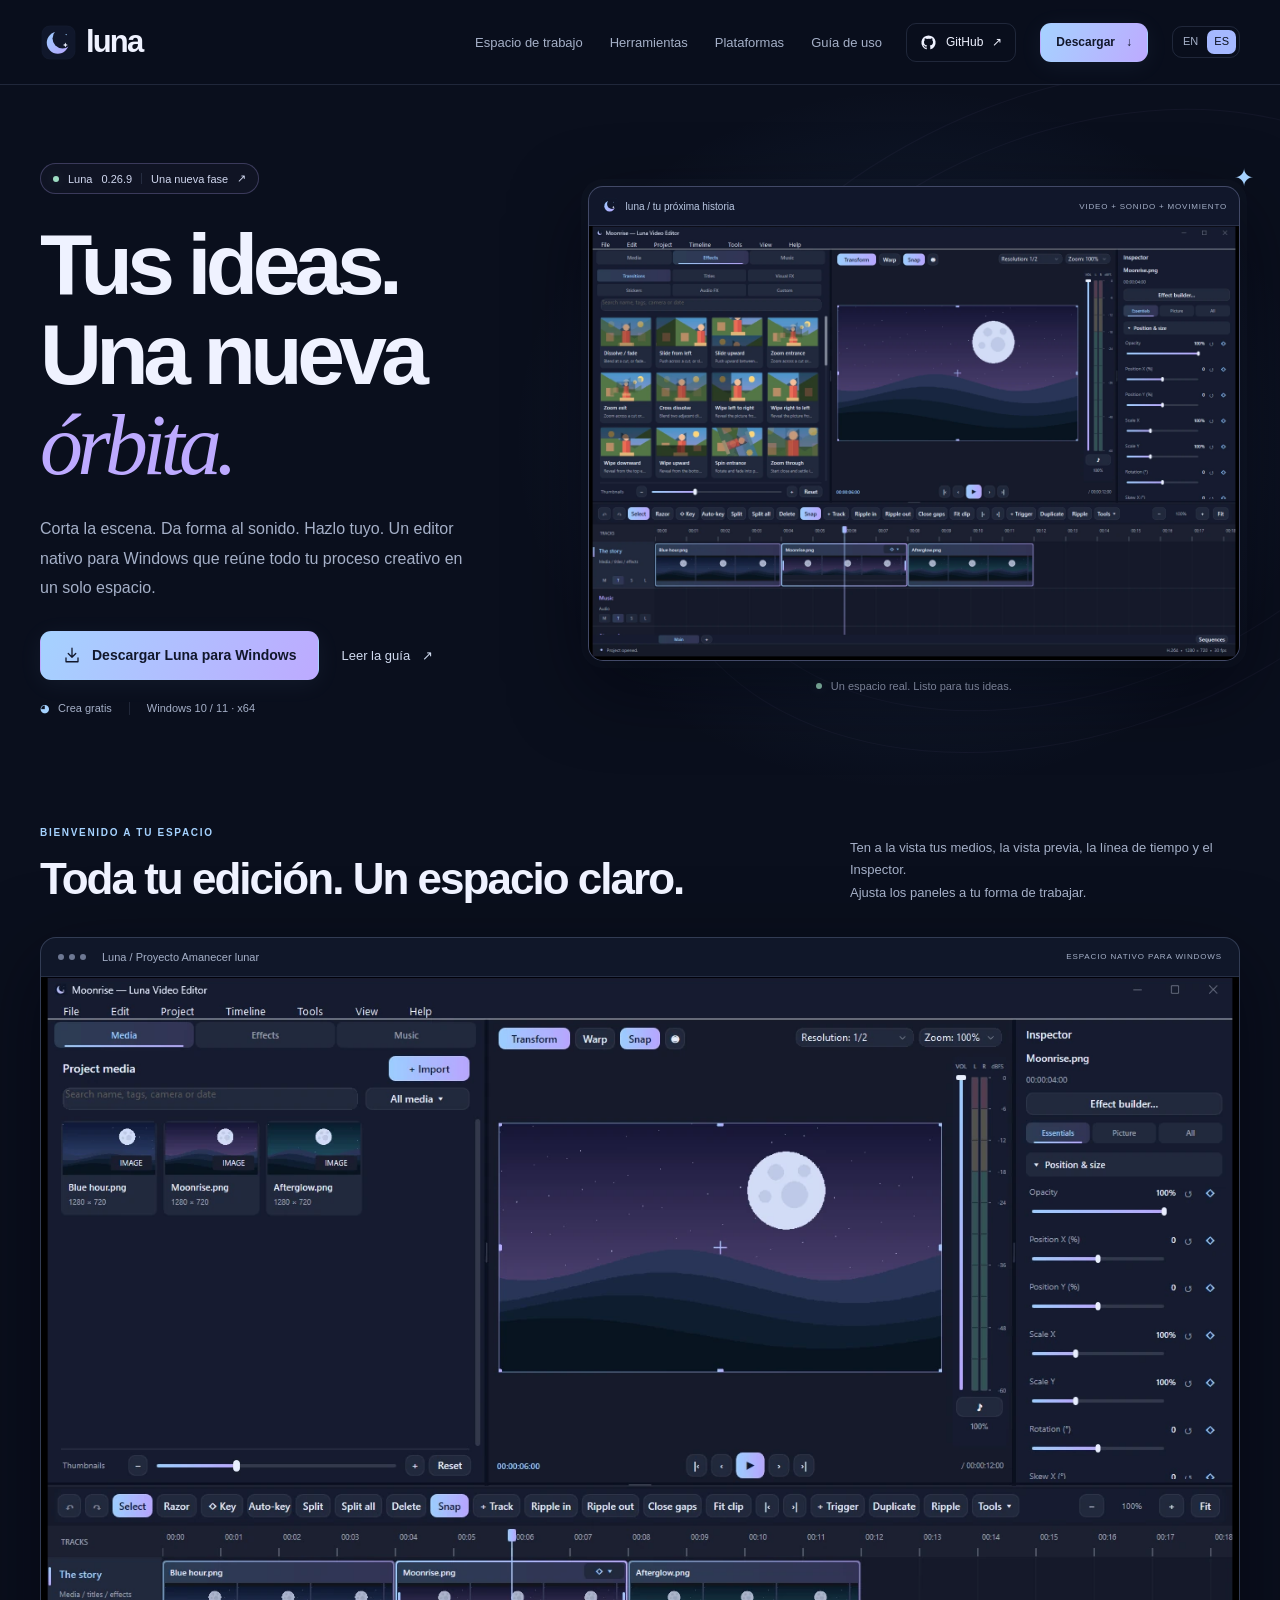
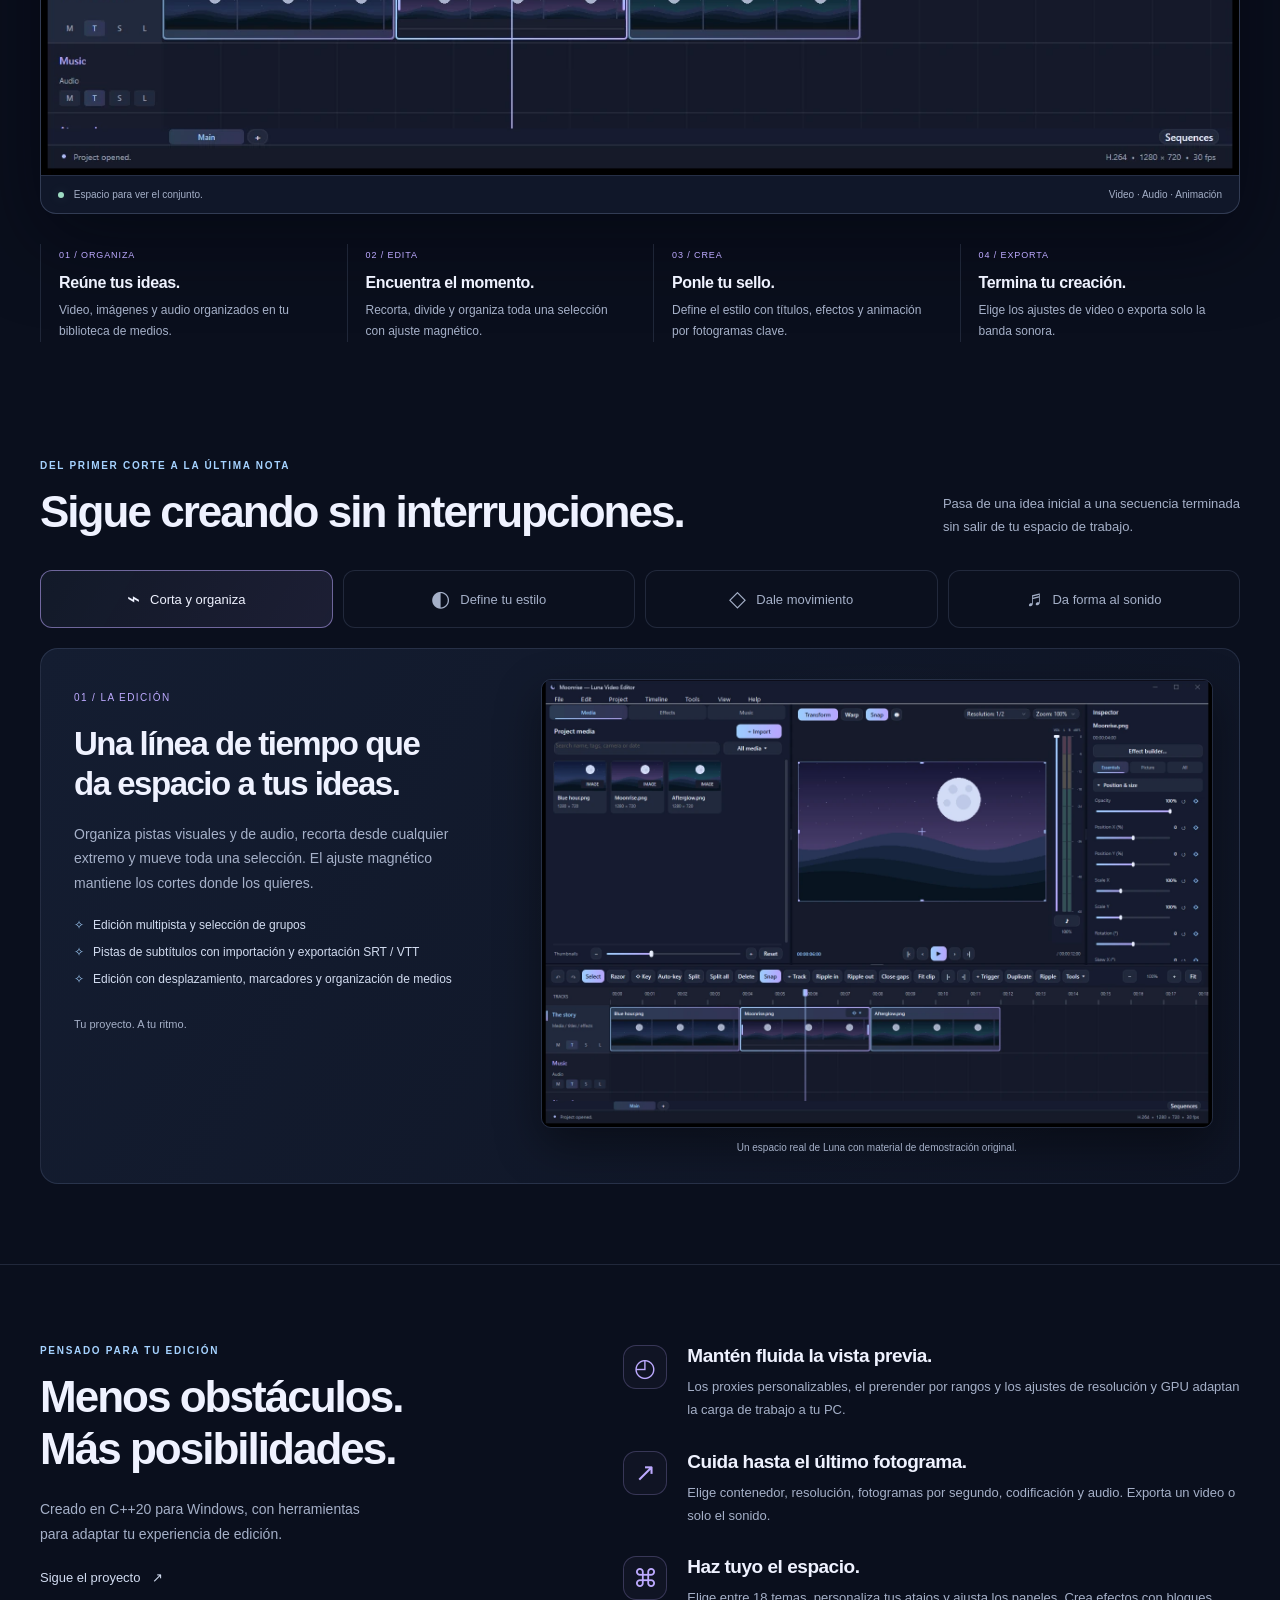
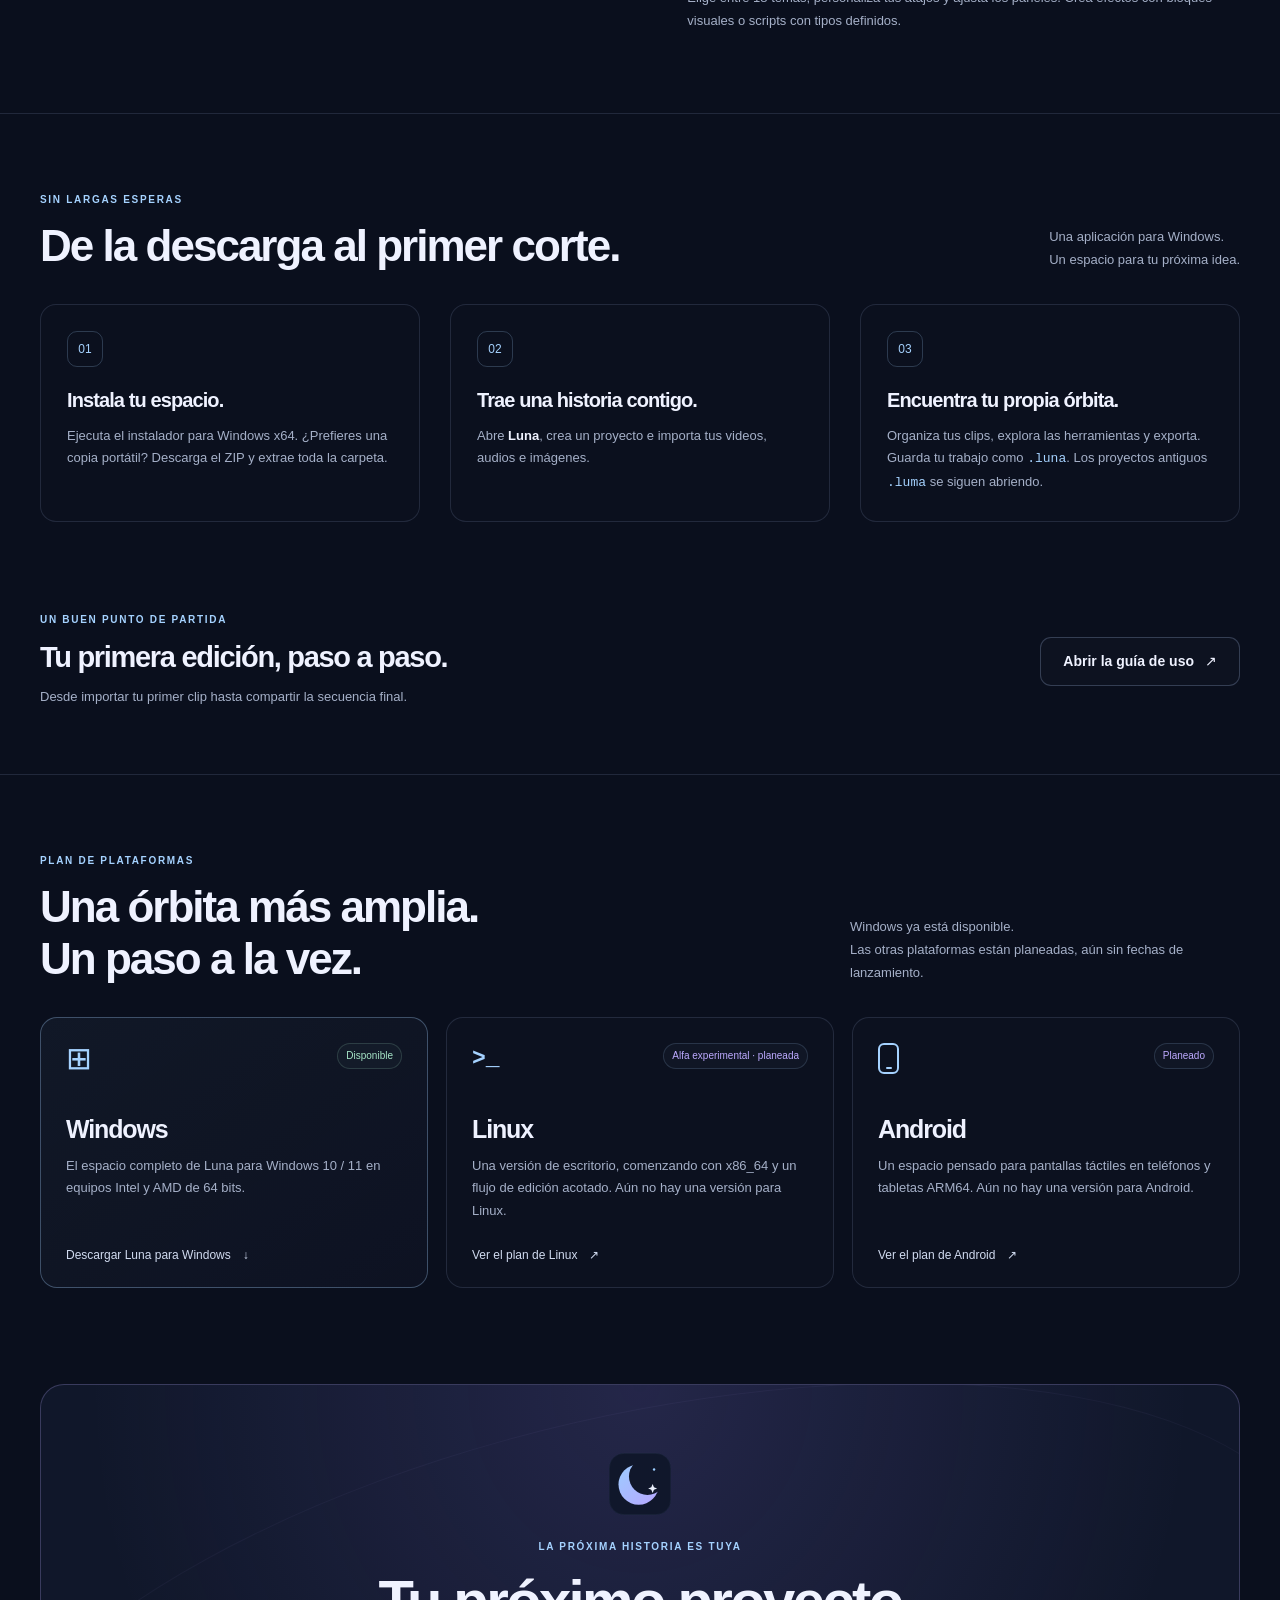
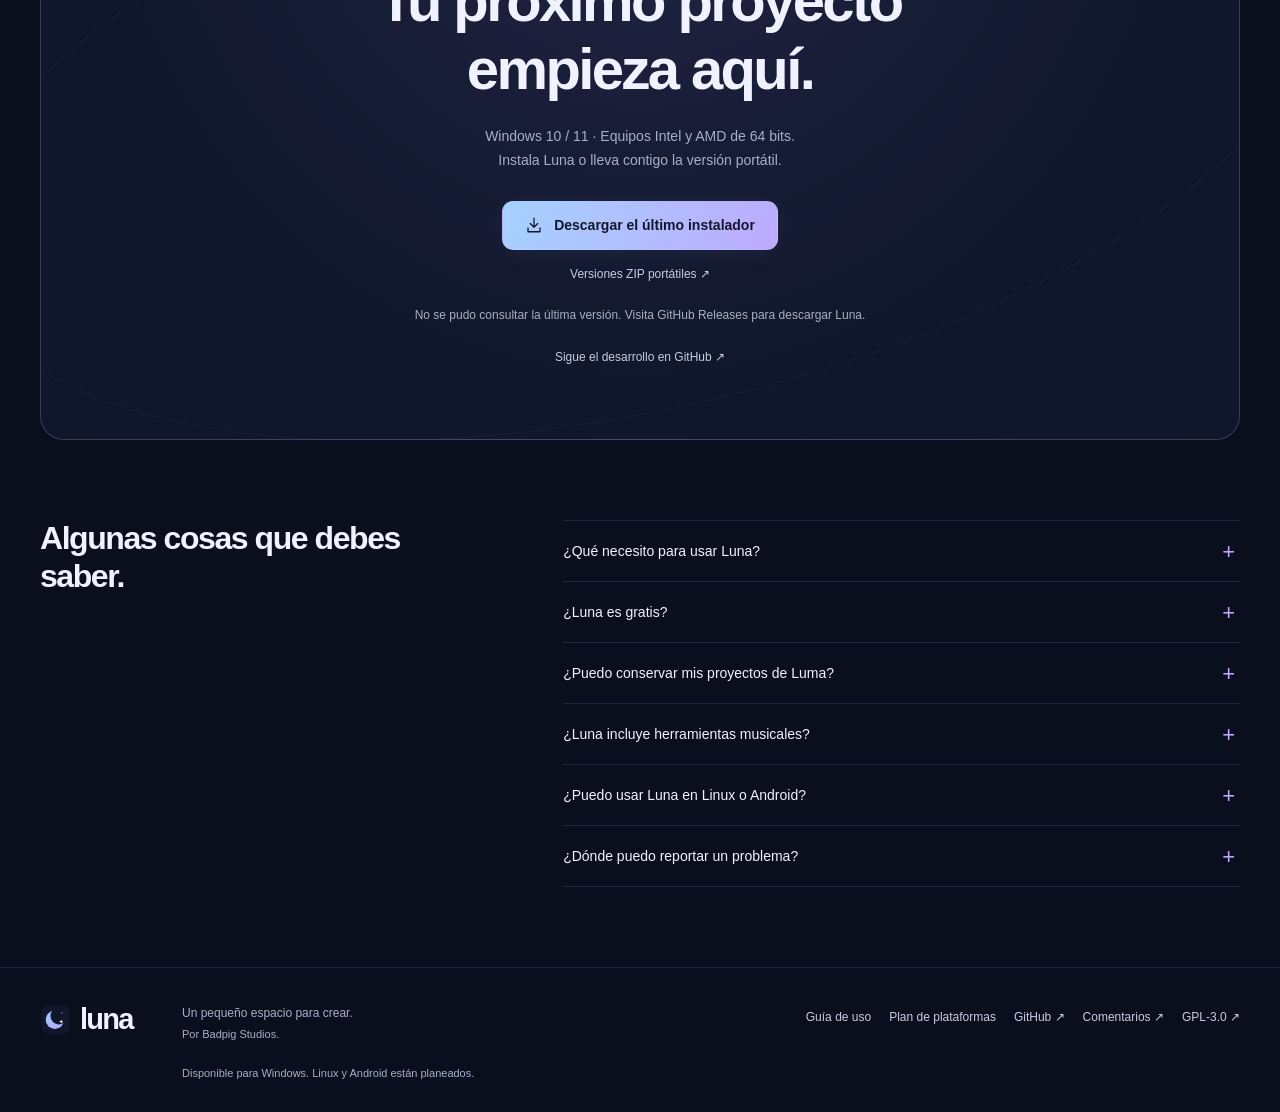
==== website/es/index.html @ 60ebbbc3 "Add English and Spanish website pages and guides" ====
<!doctype html>
<html lang="es">
  <head><script src="../locales/es.js" defer></script><script src="../language.js" defer></script>
    <meta charset="utf-8">
    <meta name="viewport" content="width=device-width, initial-scale=1">
    <meta name="theme-color" content="#0b1020">
    <meta name="description" content="Conoce Luna, un editor de video nativo para Windows. Da forma a tu historia y a tu sonido con fotogramas clave, efectos y un editor de notas integrado.">
    <meta property="og:title" content="Luna — Tus ideas. Una nueva órbita.">
    <meta property="og:description" content="Un espacio creativo para video, sonido y todo lo que imagines. Nativo para Windows. Crea gratis.">
    <meta property="og:type" content="website">
    <meta property="og:image" content="https://badpigstudios.github.io/LunaEditor/assets/social-card.png">
    <meta property="og:url" content="https://badpigstudios.github.io/LunaEditor/es/index.html">
    <link rel="canonical" href="https://badpigstudios.github.io/LunaEditor/es/index.html">
    <link rel="icon" type="image/svg+xml" href="../assets/luna.svg">
    <link rel="stylesheet" href="../styles.css">
    <title>Luna — Tus ideas. Una nueva órbita.</title>
    <script src="../app.js" defer>
    </script><link rel="alternate" hreflang="en" href="https://badpigstudios.github.io/LunaEditor/index.html"><link rel="alternate" hreflang="es" href="https://badpigstudios.github.io/LunaEditor/es/index.html"><link rel="alternate" hreflang="x-default" href="https://badpigstudios.github.io/LunaEditor/index.html"></head>
  <body class="home">
    <a class="skip-link" href="#main">Ir al contenido</a>
    <header class="header">
      <a class="wordmark" href="#" aria-label="Inicio de Luna">
        <img src="../assets/luna.svg" alt="" width="37" height="37">
        <span>luna</span>
      </a>
      <nav aria-label="Navegación principal">
        <a href="#workspace">Espacio de trabajo</a>
        <a href="#tools">Herramientas</a>
        <a href="#platforms">Plataformas</a>
        <a href="user-guide.html">Guía de uso</a>
      </nav>
      <a class="nav-github" href="https://github.com/BadpigStudios/LunaEditor" aria-label="Proyecto Luna en GitHub">
        <svg viewbox="0 0 24 24" aria-hidden="true">
          <path d="M12 2a10 10 0 0 0-3.16 19.49c.5.09.68-.22.68-.48v-1.86c-2.78.6-3.37-1.18-3.37-1.18-.45-1.16-1.11-1.47-1.11-1.47-.91-.62.07-.61.07-.61 1 .07 1.53 1.03 1.53 1.03.9 1.53 2.35 1.09 2.92.83.09-.65.35-1.09.64-1.34-2.22-.25-4.56-1.11-4.56-4.94 0-1.09.39-1.98 1.03-2.68-.1-.25-.45-1.27.1-2.65 0 0 .84-.27 2.75 1.03A9.58 9.58 0 0 1 12 6.83c.85 0 1.71.11 2.51.34 1.91-1.3 2.75-1.03 2.75-1.03.55 1.38.2 2.4.1 2.65.64.7 1.03 1.59 1.03 2.68 0 3.84-2.34 4.68-4.57 4.93.36.31.68.92.68 1.85v2.76c0 .27.18.58.69.48A10 10 0 0 0 12 2Z"></path>
        </svg>
        <span>GitHub</span>
        <span aria-hidden="true">↗</span>
      </a>
      <a class="button primary nav-download" data-installer-link href="https://github.com/BadpigStudios/LunaEditor/releases">Descargar <span aria-hidden="true">↓</span></a><!-- language:start --><nav class="language-switch" aria-label="Idioma"><a href="../index.html" lang="en" hreflang="en" data-language="en" title="English">EN</a><a href="index.html" lang="es" hreflang="es" data-language="es" title="Español" aria-current="true">ES</a></nav><!-- language:end --></header>
    <main id="main">
      <section class="hero" aria-labelledby="hero-title">
        <div class="orbit orbit-one" aria-hidden="true">
        </div>
        <div class="orbit orbit-two" aria-hidden="true">
        </div>
        <div class="hero-copy">
          <a class="release-pill" href="https://github.com/BadpigStudios/LunaEditor/releases">
            <span class="status-dot">
            </span>Luna <span data-version>0.26.9</span>
            <span class="pill-divider">
            </span> Una nueva fase <span aria-hidden="true">↗</span>
          </a>
          <h1 id="hero-title">Tus ideas.<br>Una nueva <em>órbita.</em>
          </h1>
          <p>Corta la escena. Da forma al sonido. Hazlo tuyo. Un editor nativo para Windows que reúne todo tu proceso creativo en un solo espacio.</p>
          <div class="hero-actions">
            <a class="button primary" id="hero-download" data-installer-link href="https://github.com/BadpigStudios/LunaEditor/releases/latest">
              <svg viewbox="0 0 24 24" aria-hidden="true">
                <path d="M12 3v12m-5-5 5 5 5-5M4 16v5h16v-5"></path>
              </svg>Descargar Luna para Windows</a>
            <a class="text-link" href="user-guide.html">Leer la guía <span aria-hidden="true">↗</span>
            </a>
          </div>
          <div class="hero-facts">
            <span>
              <span class="tiny-moon" aria-hidden="true">◕</span> Crea gratis</span>
            <span>Windows 10 / 11 · x64</span>
          </div>
        </div>
        <figure class="hero-visual">
          <div class="visual-halo" aria-hidden="true"></div>
          <div class="hero-screen">
            <div class="screen-chrome"><span><img src="../assets/luna.svg" width="18" height="18" alt=""> luna / tu próxima historia</span><span class="screen-live">VIDEO + SONIDO + MOVIMIENTO</span></div>
            <img class="hero-screenshot" src="../assets/effects.webp" width="1440" height="960" alt="El espacio de trabajo real de Luna, con una vista previa lunar, una galería de efectos y clips en varias pistas." fetchpriority="high">
          </div>
          <figcaption><span class="preview-dot" aria-hidden="true"></span>Un espacio real. Listo para tus ideas.</figcaption>
          <span class="visual-star" aria-hidden="true">✦</span>
        </figure>
      </section>
      <section class="workspace section" id="workspace" aria-labelledby="workspace-title">
        <div class="section-heading">
          <div>
            <span class="eyebrow">BIENVENIDO A TU ESPACIO</span>
            <h2 id="workspace-title">Toda tu edición. Un espacio claro.</h2>
          </div>
          <p>Ten a la vista tus medios, la vista previa, la línea de tiempo y el Inspector.<br>Ajusta los paneles a tu forma de trabajar.</p>
        </div>
        <div class="editor-frame">
          <div class="frame-top">
            <div class="frame-dots" aria-hidden="true">
              <i>
              </i>
              <i>
              </i>
              <i>
              </i>
            </div>
            <span>Luna / Proyecto Amanecer lunar</span>
            <span class="frame-tag">ESPACIO NATIVO PARA WINDOWS</span>
          </div>
          <img src="../assets/workspace.webp" width="1440" height="960" alt="El espacio de Luna para Windows con imágenes lunares importadas, vista previa, Inspector y una línea de tiempo con varias pistas." loading="lazy">
          <div class="frame-bottom">
            <span>
              <span class="status-dot">
              </span> Espacio para ver el conjunto.</span>
            <span>Video · Audio · Animación</span>
          </div>
        </div>
        <div class="workspace-notes">
          <article><span>01 / ORGANIZA</span><h3>Reúne tus ideas.</h3><p>Video, imágenes y audio organizados en tu biblioteca de medios.</p></article>
          <article><span>02 / EDITA</span><h3>Encuentra el momento.</h3><p>Recorta, divide y organiza toda una selección con ajuste magnético.</p></article>
          <article><span>03 / CREA</span><h3>Ponle tu sello.</h3><p>Define el estilo con títulos, efectos y animación por fotogramas clave.</p></article>
          <article><span>04 / EXPORTA</span><h3>Termina tu creación.</h3><p>Elige los ajustes de video o exporta solo la banda sonora.</p></article>
        </div>
      </section>
      <section class="tools section" id="tools" aria-labelledby="tools-title">
        <div class="section-heading">
          <div>
            <span class="eyebrow">DEL PRIMER CORTE A LA ÚLTIMA NOTA</span>
            <h2 id="tools-title">Sigue creando sin interrupciones.</h2>
          </div>
          <p>Pasa de una idea inicial a una secuencia terminada<br>sin salir de tu espacio de trabajo.</p>
        </div>
        <div class="tool-tabs" role="tablist" aria-label="Explorar las herramientas de Luna">
          <button id="tab-edit" role="tab" aria-selected="true" aria-controls="tool-panel" data-tool="edit">
            <span aria-hidden="true">⌁</span>Corta y organiza</button>
          <button id="tab-look" role="tab" aria-selected="false" aria-controls="tool-panel" tabindex="-1" data-tool="look">
            <span aria-hidden="true">◐</span>Define tu estilo</button>
          <button id="tab-motion" role="tab" aria-selected="false" aria-controls="tool-panel" tabindex="-1" data-tool="motion">
            <span aria-hidden="true">◇</span>Dale movimiento</button>
          <button id="tab-music" role="tab" aria-selected="false" aria-controls="tool-panel" tabindex="-1" data-tool="music">
            <span aria-hidden="true">♬</span>Da forma al sonido</button>
        </div>
        <div class="tool-panel" id="tool-panel" role="tabpanel" aria-labelledby="tab-edit" tabindex="0">
          <div class="tool-copy">
            <span class="tool-number" id="tool-number">01 / LA EDICIÓN</span>
            <h3 id="tool-title">Una línea de tiempo que<br>da espacio a tus ideas.</h3>
            <p id="tool-description">Organiza pistas visuales y de audio, recorta desde cualquier extremo y mueve toda una selección. El ajuste magnético mantiene los cortes donde los quieres.</p>
            <ul id="tool-details">
              <li>Edición multipista y selección de grupos</li>
              <li>Pistas de subtítulos con importación y exportación SRT / VTT</li>
              <li>Edición con desplazamiento, marcadores y organización de medios</li>
            </ul>
            <span class="tool-footnote">Tu proyecto. A tu ritmo.</span>
          </div>
          <div class="tool-visual">
            <img id="tool-image" src="../assets/workspace.webp" alt="Clips de video organizados en la línea de tiempo multipista de Luna." width="1440" height="960" loading="lazy">
            <span class="image-caption" id="tool-caption">Un espacio real de Luna con material de demostración original.</span>
          </div>
        </div>
      </section>
      <section class="underhood section" aria-labelledby="underhood-title">
        <div class="underhood-intro">
          <span class="eyebrow">PENSADO PARA TU EDICIÓN</span>
          <h2 id="underhood-title">Menos obstáculos.<br>Más posibilidades.</h2>
          <p>Creado en C++20 para Windows, con herramientas para adaptar tu experiencia de edición.</p>
          <a class="text-link" href="https://github.com/BadpigStudios/LunaEditor">Sigue el proyecto <span aria-hidden="true">↗</span>
          </a>
        </div>
        <div class="capabilities">
          <article>
            <span class="capability-icon" aria-hidden="true">◴</span>
            <div>
              <h3>Mantén fluida la vista previa.</h3>
              <p>Los proxies personalizables, el prerender por rangos y los ajustes de resolución y GPU adaptan la carga de trabajo a tu PC.</p>
            </div>
          </article>
          <article>
            <span class="capability-icon" aria-hidden="true">↗</span>
            <div>
              <h3>Cuida hasta el último fotograma.</h3>
              <p>Elige contenedor, resolución, fotogramas por segundo, codificación y audio. Exporta un video o solo el sonido.</p>
            </div>
          </article>
          <article>
            <span class="capability-icon" aria-hidden="true">⌘</span>
            <div>
              <h3>Haz tuyo el espacio.</h3>
              <p>Elige entre 18 temas, personaliza tus atajos y ajusta los paneles. Crea efectos con bloques visuales o scripts con tipos definidos.</p>
            </div>
          </article>
        </div>
      </section>
      <section class="start section" id="start" aria-labelledby="start-title">
        <div class="section-heading">
          <div>
            <span class="eyebrow">SIN LARGAS ESPERAS</span>
            <h2 id="start-title">De la descarga al primer corte.</h2>
          </div>
          <p>Una aplicación para Windows.<br>Un espacio para tu próxima idea.</p>
        </div>
        <div class="steps">
          <article>
            <span>01</span>
            <h3>Instala tu espacio.</h3>
            <p>Ejecuta el instalador para Windows x64. ¿Prefieres una copia portátil? Descarga el ZIP y extrae toda la carpeta.</p>
          </article>
          <article>
            <span>02</span>
            <h3>Trae una historia contigo.</h3>
            <p>Abre <strong>Luna</strong>, crea un proyecto e importa tus videos, audios e imágenes.</p>
          </article>
          <article>
            <span>03</span>
            <h3>Encuentra tu propia órbita.</h3>
            <p>Organiza tus clips, explora las herramientas y exporta. Guarda tu trabajo como <code>.luna</code>. Los proyectos antiguos <code>.luma</code> se siguen abriendo.</p>
          </article>
        </div>
      </section>
      <aside class="guide-callout section"><div><span class="eyebrow">UN BUEN PUNTO DE PARTIDA</span><h2>Tu primera edición, paso a paso.</h2><p>Desde importar tu primer clip hasta compartir la secuencia final.</p></div><a class="button secondary" href="user-guide.html">Abrir la guía de uso <span aria-hidden="true">↗</span></a></aside>
      <section class="platforms section" id="platforms" aria-labelledby="platforms-title">
        <div class="section-heading"><div><span class="eyebrow">PLAN DE PLATAFORMAS</span><h2 id="platforms-title">Una órbita más amplia.<br>Un paso a la vez.</h2></div><p>Windows ya está disponible.<br>Las otras plataformas están planeadas, aún sin fechas de lanzamiento.</p></div>
        <div class="platform-grid">
          <article class="platform-card available"><div class="platform-top"><span class="platform-icon" aria-hidden="true">⊞</span><span class="platform-status">Disponible</span></div><h3>Windows</h3><p>El espacio completo de Luna para Windows 10 / 11 en equipos Intel y AMD de 64 bits.</p><a class="text-link" href="#download">Descargar Luna para Windows <span aria-hidden="true">↓</span></a></article>
          <article class="platform-card planned"><div class="platform-top"><span class="platform-icon terminal" aria-hidden="true">&gt;_</span><span class="platform-status">Alfa experimental · planeada</span></div><h3>Linux</h3><p>Una versión de escritorio, comenzando con x86_64 y un flujo de edición acotado. Aún no hay una versión para Linux.</p><a class="text-link" href="platforms.html#linux">Ver el plan de Linux <span aria-hidden="true">↗</span></a></article>
          <article class="platform-card planned"><div class="platform-top"><span class="platform-icon phone" aria-hidden="true">▯</span><span class="platform-status">Planeado</span></div><h3>Android</h3><p>Un espacio pensado para pantallas táctiles en teléfonos y tabletas ARM64. Aún no hay una versión para Android.</p><a class="text-link" href="platforms.html#android">Ver el plan de Android <span aria-hidden="true">↗</span></a></article>
        </div>
      </section>
      <section class="download section" id="download" aria-labelledby="download-title">
        <div class="download-orbit" aria-hidden="true">
        </div>
        <img src="../assets/luna.svg" width="68" height="68" alt="">
        <span class="eyebrow">LA PRÓXIMA HISTORIA ES TUYA</span>
        <h2 id="download-title">Tu próximo proyecto<br>empieza aquí.</h2>
        <p>Windows 10 / 11 · Equipos Intel y AMD de 64 bits.<br>Instala Luna o lleva contigo la versión portátil.</p>
        <a class="button primary" id="download-button" data-installer-link href="https://github.com/BadpigStudios/LunaEditor/releases">
          <svg viewbox="0 0 24 24" aria-hidden="true">
            <path d="M12 3v12m-5-5 5 5 5-5M4 16v5h16v-5"></path>
          </svg>
          <span id="download-label">Descargar el último instalador</span>
        </a>
        <a class="small-link" id="portable-download" href="https://github.com/BadpigStudios/LunaEditor/releases/latest">Versiones ZIP portátiles ↗</a>
        <p class="release-status" id="release-status" role="status">Descarga el instalador de Windows o elige el ZIP portátil de abajo.</p>
        <a class="small-link" href="https://github.com/BadpigStudios/LunaEditor">Sigue el desarrollo en GitHub <span aria-hidden="true">↗</span>
        </a>
      </section>
      <section class="faq section" aria-labelledby="faq-title">
        <h2 id="faq-title">Algunas cosas que debes saber.</h2>
        <div>
          <details>
            <summary>¿Qué necesito para usar Luna?</summary>
            <p>Una PC con Windows 10 u 11 y un procesador Intel o AMD x64. Extrae toda la descarga portátil y conserva las carpetas codecs, soundfonts e instruments junto a Luna.exe. Las ediciones Windows N necesitan Media Feature Pack de Microsoft.</p>
          </details>
          <details>
            <summary>¿Luna es gratis?</summary>
            <p>Sí. Luna es gratis y está en desarrollo activo. Este repositorio de GitHub aloja su sitio web; tus comentarios y reportes de errores reproducibles son bienvenidos.</p>
          </details>
          <details>
            <summary>¿Puedo conservar mis proyectos de Luma?</summary>
            <p>Sí. Luna es el nuevo nombre de Luma. Los proyectos .luma se siguen abriendo; Guardar y Guardar como crean archivos .luna. Tus preferencias siguen siendo compatibles. La paleta predeterminada anterior se actualiza al nuevo tema lunar.</p>
          </details>
          <details>
            <summary>¿Luna incluye herramientas musicales?</summary>
            <p>Sí. Crea patrones en el editor de notas, edita notas y su intensidad, importa MIDI y elige sintetizadores incluidos, paquetes de muestras WAV o un instrumento SoundFont 2.</p>
          </details>
          <details>
            <summary>¿Puedo usar Luna en Linux o Android?</summary>
            <p>Aún no. Linux está planeado como alfa experimental; Android también está en planificación. El desarrollo de estas versiones no ha comenzado y no hay fechas asignadas. Consulta el <a href="platforms.html">plan de plataformas</a> para conocer el alcance propuesto.</p>
          </details>
          <details>
            <summary>¿Dónde puedo reportar un problema?</summary>
            <p>Usa <a href="https://github.com/BadpigStudios/LunaEditor/issues">GitHub Issues</a>. Incluye tu versión de Windows, los pasos para reproducir el problema y los mensajes de error relevantes.</p>
          </details>
        </div>
      </section>
    </main>
    <footer class="footer">
      <a class="wordmark" href="#" aria-label="Inicio de Luna">
        <img src="../assets/luna.svg" width="31" height="31" alt="">
        <span>luna</span>
      </a>
      <p>Un pequeño espacio para crear.<br>
        <span>Por Badpig Studios.</span>
      </p>
      <div>
        <a href="user-guide.html">Guía de uso</a>
        <a href="platforms.html">Plan de plataformas</a>
        <a href="https://github.com/BadpigStudios/LunaEditor">GitHub ↗</a>
        <a href="https://github.com/BadpigStudios/LunaEditor/issues">Comentarios ↗</a>
        <a href="https://github.com/BadpigStudios/LunaEditor/blob/main/LICENSE">GPL-3.0 ↗</a>
      </div>
      <span class="footer-note">Disponible para Windows. Linux y Android están planeados.</span>
    </footer>
  </body>
</html>
---- website/styles.css ----
@charset "UTF-8";
:root {
  color-scheme: dark;
  --bg: #0a0f1d;
  --panel: #131b2e;
  --ink: #eff2ff;
  --muted: #a5b0c8;
  --blue: #a5d2ff;
  --lavender: #bdaaff;
  --line: #a8bfec24;
  --gradient: linear-gradient(115deg, var(--blue), var(--lavender));
  --header-height: 85px;
  font-family: "Segoe UI", Arial, sans-serif;
  font-synthesis: none;
  scroll-behavior: smooth;
  scroll-padding-top: calc(var(--header-height) + 20px);
}
* { box-sizing: border-box; }
body { margin: 0; color: var(--ink); background: var(--bg); -webkit-font-smoothing: antialiased; }
a { color: inherit; text-decoration: none; }
button, input { font: inherit; }
a, button, summary { -webkit-tap-highlight-color: transparent; touch-action: manipulation; }
a:focus-visible, button:focus-visible, summary:focus-visible, [tabindex]:focus-visible {
  outline: 2px solid var(--blue); outline-offset: 5px; border-radius: 6px;
}
::selection { color: var(--bg); background: var(--blue); }
img { display: block; max-width: 100%; }
h1, h2, h3, p, figure { margin: 0; }
h1, h2, h3 { font-weight: 600; letter-spacing: -.045em; }
p { color: var(--muted); line-height: 1.75; }
[hidden] { display: none !important; }
.section { max-width: 1280px; margin: auto; padding: 80px 40px; }
.skip-link { position: fixed; z-index: 50; top: 12px; left: 12px; padding: 12px 20px; color: var(--bg); background: var(--blue); transform: translateY(-180%); }
.skip-link:focus { transform: none; }
.header {
  position: sticky; top: 0; z-index: 20; max-width: 1360px; margin: auto;
  display: flex; align-items: center; gap: 24px; min-height: var(--header-height);
  padding: 18px 40px; border-bottom: 1px solid var(--line);
  background: #0a0f1def; backdrop-filter: blur(18px);
}
.wordmark { display: inline-flex; align-items: center; gap: 9px; font-size: 31px; font-weight: 600; letter-spacing: -.06em; flex-shrink: 0; }
.wordmark img { border-radius: 10px; }
.header nav { display: flex; gap: 27px; margin-left: auto; align-items: center; font-size: 13px; color: var(--muted); }
.header nav a { padding: 10px 0; }
.header nav a:hover, .text-link:hover, .footer a:hover, .small-link:hover { color: var(--blue); }
.nav-github { display: inline-flex; align-items: center; gap: 9px; padding: 10px 13px; border: 1px solid var(--line); border-radius: 10px; font-size: 12px; flex-shrink: 0; }
.nav-github svg { width: 17px; height: 17px; fill: currentColor; }
.nav-github:hover { border-color: var(--lavender); }
.header .nav-download { min-height: 39px; padding: 9px 15px; font-size: 12px; }
.button { display: inline-flex; align-items: center; justify-content: center; gap: 11px; min-height: 49px; border: 1px solid transparent; border-radius: 11px; padding: 14px 22px; font-size: 14px; font-weight: 650; transition: transform .18s, box-shadow .18s, border-color .18s; }
.button svg { width: 18px; height: 18px; fill: none; stroke: currentColor; stroke-width: 1.7; stroke-linecap: round; stroke-linejoin: round; }
.button.primary { color: #11172b; background: var(--gradient); box-shadow: 0 4px 24px #a5d2ff10; }
.button.secondary { border-color: #a8bfec40; background: #ffffff04; color: var(--ink); }
.button:hover { transform: translateY(-2px); box-shadow: 0 10px 35px #9bceff1c; }
.button.secondary:hover { border-color: var(--blue); }
.text-link { display: inline-flex; align-items: center; gap: 12px; color: #d1dbf0; font-size: 13px; font-weight: 500; }
.hero { position: relative; display: grid; grid-template-columns: .9fr 1.18fr; gap: 50px; align-items: center; max-width: 1360px; margin: auto; padding: 78px 40px 84px; overflow: clip; }
.hero-copy { position: relative; z-index: 2; }
.release-pill { display: inline-flex; flex-wrap: wrap; align-items: center; gap: 9px; padding: 8px 12px; border: 1px solid #bdaaff40; border-radius: 24px; font-size: 11px; color: #d1d8f0; background: #bdaaff09; }
.status-dot, .preview-dot { display: inline-block; flex-shrink: 0; width: 6px; height: 6px; border-radius: 50%; background: #9edcc3; box-shadow: 0 0 12px #9edcc333; }
.pill-divider { width: 1px; height: 11px; background: var(--line); }
.hero h1 { font-size: clamp(56px, 6.7vw, 88px); line-height: 1.05; letter-spacing: -.065em; margin: 25px 0 23px; }
.hero h1 em { font-family: Georgia, serif; font-weight: 400; color: var(--lavender); }
.hero-copy > p { max-width: 440px; font-size: 16px; line-height: 1.85; }
.hero-actions { display: flex; flex-wrap: wrap; align-items: center; gap: 22px; margin-top: 28px; }
.hero-actions .text-link { padding: 12px 0; }
.hero-facts { display: flex; flex-wrap: wrap; gap: 17px; margin-top: 22px; font-size: 11px; color: var(--muted); }
.hero-facts > span + span { border-left: 1px solid var(--line); padding-left: 17px; }
.tiny-moon { color: var(--blue); margin-right: 5px; }
.hero-visual { position: relative; z-index: 1; min-width: 0; padding: 22px 0; }
.visual-halo { position: absolute; inset: -90px; z-index: -1; background: radial-gradient(ellipse, #8a74df30, #588fd510 45%, transparent 68%); pointer-events: none; }
.hero-screen { position: relative; overflow: hidden; border: 1px solid #b3bdf14d; border-radius: 15px; box-shadow: 0 25px 75px #02040c90, 0 0 0 7px #a8bfec05; background: #11172b; }
.screen-chrome { display: flex; justify-content: space-between; align-items: center; gap: 12px; min-height: 39px; padding: 8px 12px; border-bottom: 1px solid var(--line); color: #bbc9e4; font-size: 10px; }
.screen-chrome > span:first-child { display: flex; align-items: center; gap: 7px; }
.screen-live { font-size: 8px; letter-spacing: .10em; color: #a5b0c8; }
.hero-screenshot { width: 100%; height: auto; }
.hero-visual figcaption { display: flex; justify-content: center; align-items: center; gap: 9px; padding-top: 19px; color: var(--muted); font-size: 11px; }
.visual-star { position: absolute; right: -14px; top: 0; color: var(--blue); font-size: 24px; }
.orbit { position: absolute; width: 800px; height: 550px; top: 50px; right: -200px; border: 1px solid #bdaaff0c; border-radius: 50%; transform: rotate(-25deg); pointer-events: none; }
.orbit-two { top: 10px; right: -250px; width: 900px; height: 630px; }
.section-heading { display: flex; align-items: flex-end; justify-content: space-between; gap: 40px; margin-bottom: 32px; }
.eyebrow { display: block; font-size: 10px; font-weight: 650; letter-spacing: .17em; color: var(--blue); margin-bottom: 15px; }
h2, .section-heading h2 { font-size: clamp(30px, 3.5vw, 44px); line-height: 1.18; }
.section-heading > p { max-width: 390px; font-size: 13px; }
.workspace { padding-top: 28px; }
.editor-frame { overflow: hidden; border: 1px solid #a8bfec38; border-radius: 16px; background: #101729; box-shadow: 0 24px 80px #02040c80; }
.editor-frame > img { width: 100%; height: auto; }
.frame-top, .frame-bottom { display: flex; justify-content: space-between; align-items: center; gap: 16px; padding: 13px 17px; color: var(--muted); font-size: 11px; }
.frame-top { border-bottom: 1px solid var(--line); }
.frame-top > span:nth-child(2) { margin-right: auto; }
.frame-bottom { border-top: 1px solid var(--line); font-size: 10px; }
.frame-bottom .status-dot { margin-right: 7px; }
.frame-dots { display: flex; gap: 5px; }
.frame-dots i { width: 6px; height: 6px; border-radius: 50%; background: #6d7893; }
.frame-tag { font-size: 8px; letter-spacing: .11em; }
.workspace-notes { display: grid; grid-template-columns: repeat(4, minmax(0, 1fr)); gap: 26px; padding-top: 30px; }
.workspace-notes article { border-left: 1px solid var(--line); padding-left: 18px; }
.workspace-notes article > span { color: var(--lavender); font-size: 9px; letter-spacing: .10em; }
.workspace-notes h3 { font-size: 16px; letter-spacing: -.025em; margin: 12px 0 8px; }
.workspace-notes p { font-size: 12px; }
.tools { padding-top: 38px; }
.tool-tabs { display: grid; grid-template-columns: repeat(4, minmax(0, 1fr)); gap: 10px; margin-bottom: 20px; }
.tool-tabs button { display: flex; align-items: center; justify-content: center; gap: 10px; padding: 15px 10px; min-height: 54px; color: var(--muted); border: 1px solid var(--line); border-radius: 12px; background: #ffffff02; font-size: 13px; cursor: pointer; }
.tool-tabs button > span { font-size: 22px; }
.tool-tabs button[aria-selected=true] { color: var(--ink); border-color: #bdaaff88; background: linear-gradient(120deg, #a5d2ff0e, #bdaaff1a); }
.tool-tabs button:hover { color: var(--blue); border-color: #a5d2ff66; }
.tool-panel { display: grid; grid-template-columns: .85fr 1.3fr; overflow: hidden; border: 1px solid var(--line); border-radius: 18px; background: linear-gradient(120deg, #141d31, #0e1424); }
.tool-copy { padding: 38px 33px; }
.tool-number { color: var(--lavender); font-size: 10px; letter-spacing: .14em; }
.tool-copy h3 { font-size: 33px; line-height: 1.2; margin: 19px 0 18px; }
.tool-copy p { font-size: 14px; }
.tool-copy ul { display: grid; gap: 13px; padding: 0; list-style: none; margin: 23px 0 28px; color: #d2dcf0; font-size: 12px; }
.tool-copy li { display: flex; gap: 9px; }
.tool-copy li::before { content: "✧"; color: var(--blue); }
.tool-footnote { font-size: 11px; color: var(--muted); }
.tool-visual { display: flex; flex-direction: column; justify-content: center; min-width: 0; padding: 30px 26px; background: radial-gradient(ellipse, #9bceff0b, transparent 70%); }
.tool-visual img { width: 100%; height: auto; border: 1px solid var(--line); border-radius: 10px; box-shadow: 0 18px 45px #0006; }
.image-caption { margin-top: 14px; color: var(--muted); text-align: center; font-size: 10px; }
.underhood { display: grid; grid-template-columns: 1fr 1.25fr; gap: 90px; border-top: 1px solid var(--line); border-bottom: 1px solid var(--line); }
.underhood-intro > p { max-width: 320px; margin: 22px 0; font-size: 14px; }
.capabilities { display: grid; gap: 29px; }
.capabilities article { display: flex; gap: 20px; }
.capability-icon { display: flex; align-items: center; justify-content: center; flex-shrink: 0; width: 44px; height: 44px; border-radius: 13px; border: 1px solid #bdaaff3b; background: #bdaaff09; color: var(--lavender); font-size: 25px; }
.capabilities h3 { font-size: 19px; letter-spacing: -.025em; margin: 0 0 9px; }
.capabilities p { font-size: 13px; }
.steps { display: grid; grid-template-columns: repeat(3, minmax(0, 1fr)); gap: 30px; }
.steps article { padding: 26px; border: 1px solid var(--line); border-radius: 16px; background: #ffffff02; }
.steps article > span { display: inline-flex; align-items: center; justify-content: center; color: var(--blue); border: 1px solid #a5d2ff38; border-radius: 10px; width: 36px; height: 36px; font-size: 12px; }
.steps h3 { font-size: 20px; margin: 22px 0 13px; }
.steps p { font-size: 13px; }
.steps strong { color: var(--ink); font-weight: 600; }
.steps code { color: var(--blue); }
.guide-callout { display: flex; align-items: center; justify-content: space-between; gap: 30px; padding-top: 12px; padding-bottom: 65px; }
.guide-callout h2 { font-size: 29px; }
.guide-callout p { font-size: 13px; margin-top: 12px; }
.platforms { border-top: 1px solid var(--line); }
.platform-grid { display: grid; grid-template-columns: repeat(3, minmax(0, 1fr)); gap: 18px; }
.platform-card { padding: 25px; border: 1px solid var(--line); border-radius: 17px; background: #ffffff03; display: flex; flex-direction: column; align-items: flex-start; }
.platform-card.available { background: linear-gradient(145deg, #a5d2ff0c, #bdaaff06); border-color: #a5d2ff50; }
.platform-top { width: 100%; min-height: 58px; display: flex; flex-wrap: wrap; align-items: flex-start; justify-content: space-between; gap: 10px; }
.platform-icon { font-size: 31px; line-height: 1; color: var(--blue); }
.platform-icon.terminal { font: 600 23px monospace; padding-top: 3px; }
.platform-icon.phone { border: 2px solid var(--blue); border-radius: 6px; width: 21px; height: 31px; font-size: 0; position: relative; }
.platform-icon.phone::after { content: ""; position: absolute; width: 6px; height: 2px; bottom: 3px; left: 6px; background: var(--blue); border-radius: 2px; }
.platform-status { border: 1px solid #a5d2ff29; border-radius: 20px; background: #a5d2ff07; padding: 5px 8px; color: var(--lavender); font-size: 10px; line-height: 1.45; }
.available .platform-status { color: #a6e5c7; border-color: #a6e5c72b; background: #a6e5c707; }
.platform-card h3 { font-size: 25px; margin: 14px 0 11px; }
.platform-card p { font-size: 13px; margin-bottom: 25px; }
.platform-card .text-link { margin-top: auto; font-size: 12px; }
.download { position: relative; overflow: hidden; text-align: center; max-width: 1200px; margin: 16px auto 50px; padding: 65px 35px; border: 1px solid #bdaaff3d; border-radius: 24px; background: radial-gradient(ellipse at 50% 0%, #8e78ee28, transparent 65%), #10172a; }
.download > img { margin: 0 auto 23px; border-radius: 17px; }
.download h2 { font-size: clamp(38px, 4.7vw, 58px); }
.download > p { margin: 20px 0; font-size: 14px; }
.download .button { margin: 8px auto 7px; min-width: 260px; }
.download .small-link { display: block; width: fit-content; margin: 0 auto; }
.small-link { color: #c4cde2; font-size: 12px; padding: 10px 5px; }
.download .release-status { font-size: 12px; min-height: 20px; max-width: 660px; margin: 14px auto; }
.download-orbit { position: absolute; inset: 30px -100px; border: 1px solid #bdaaff0c; border-radius: 50%; transform: rotate(-13deg); pointer-events: none; }
.download > :not(.download-orbit) { position: relative; }
.faq { display: grid; grid-template-columns: .8fr 1.25fr; gap: 90px; padding-top: 30px; }
.faq h2 { font-size: 32px; }
.faq details { border-bottom: 1px solid var(--line); }
.faq details:first-child { border-top: 1px solid var(--line); }
.faq summary { position: relative; cursor: pointer; list-style: none; padding: 22px 32px 22px 0; font-size: 14px; }
.faq summary::-webkit-details-marker { display: none; }
.faq summary::after { content: "+"; position: absolute; right: 5px; top: 18px; color: var(--lavender); font-size: 22px; }
.faq details[open] summary::after { content: "−"; }
.faq details p { padding: 0 20px 24px 0; font-size: 13px; }
.faq details a { color: var(--blue); text-decoration: underline; text-underline-offset: 3px; }
.footer { max-width: 1280px; margin: auto; display: grid; grid-template-columns: 120px 1fr auto; gap: 22px; padding: 35px 40px; border-top: 1px solid var(--line); }
.footer .wordmark { align-self: start; font-size: 29px; }
.footer > p { font-size: 12px; }
.footer > p > span { font-size: 11px; }
.footer > div { display: flex; flex-wrap: wrap; gap: 18px; align-content: flex-start; padding-top: 7px; font-size: 12px; color: #c4cde2; }
.footer-note { grid-column: 2 / -1; color: var(--muted); font-size: 11px; }
/* The public roadmap describes plans; it never offers unreleased downloads. */
.roadmap-hero { max-width: 1200px; margin: auto; padding: 75px 40px 30px; }
.roadmap-hero h1 { font-size: clamp(44px, 6vw, 72px); line-height: 1.1; margin: 20px 0 25px; }
.roadmap-hero > p { max-width: 750px; font-size: 16px; }
.roadmap-notice { margin-top: 27px; padding: 17px 20px; border: 1px solid #bdaaff40; border-radius: 12px; background: #bdaaff0a; font-size: 13px; }
.roadmap-section { max-width: 1200px; margin: auto; padding: 45px 40px; scroll-margin-top: 110px; }
.roadmap-section h2 { margin-bottom: 18px; }
.roadmap-section > p { max-width: 850px; font-size: 15px; }
.roadmap-section h3 { font-size: 21px; margin-bottom: 13px; }
.roadmap-section ul, .roadmap-section ol { padding-left: 20px; color: var(--muted); font-size: 14px; line-height: 1.85; }
.roadmap-section li { margin-bottom: 8px; padding-left: 5px; }
.roadmap-section li::marker { color: var(--lavender); }
.roadmap-section strong { color: var(--ink); font-weight: 600; }
.roadmap-columns { display: grid; grid-template-columns: 1fr 1fr; gap: 28px; margin-top: 28px; }
.roadmap-columns > div { background: var(--panel); border: 1px solid var(--line); border-radius: 16px; padding: 28px; }
.roadmap-nav { display: flex; flex-wrap: wrap; gap: 12px; margin-top: 28px; }
.roadmap-table { overflow-x: auto; margin-top: 25px; }
.roadmap-table table { border-collapse: collapse; width: 100%; text-align: left; font-size: 14px; }
.roadmap-table th, .roadmap-table td { padding: 16px; border-bottom: 1px solid var(--line); color: var(--muted); min-width: 140px; }
.roadmap-table th { color: var(--ink); background: var(--panel); }
@media (max-width: 1050px) {
  .header { padding-left: 28px; padding-right: 28px; gap: 18px; }
  .header nav { gap: 18px; }
  .nav-github > span { display: none; }
  .hero { padding: 60px 30px; gap: 28px; grid-template-columns: 1fr 1fr; }
  .hero h1 { font-size: 68px; }
  .screen-live { display: none; }
  .section { padding: 65px 30px; }
  .tool-copy { padding: 30px 26px; }
  .tool-copy h3 { font-size: 29px; }
  .tool-visual { padding: 20px; }
  .underhood, .faq { gap: 50px; }
  .platform-card { padding: 21px; }
  .platform-top { flex-direction: column; min-height: 80px; gap: 15px; }
  .download { margin-left: 30px; margin-right: 30px; }
  .footer { grid-template-columns: 100px 1fr; }
  .footer > div { grid-column: 1 / -1; }
  .footer-note { grid-column: 1 / -1; }
}
@media (max-width: 760px) {
  :root { --header-height: 120px; }
  .header { flex-wrap: wrap; padding: 14px 22px 9px; gap: 12px; min-height: 0; }
  .header .wordmark { margin-right: auto; font-size: 28px; }
  .header .wordmark img { width: 32px; height: 32px; }
  .header nav { order: 4; flex-basis: 100%; justify-content: center; gap: 24px; margin: 0; font-size: 12px; }
  .header nav a { padding: 10px 0; min-height: 44px; display: inline-flex; align-items: center; }
  .header .nav-github { padding: 12px; min-height: 44px; }
  .header .nav-download { font-size: 12px; padding: 9px 12px; min-height: 44px; }
  .hero { grid-template-columns: 1fr; padding: 45px 24px 28px; gap: 35px; }
  .hero-copy { max-width: 560px; }
  .hero h1 { font-size: clamp(58px, 11vw, 82px); }
  .hero-copy > p { max-width: 510px; font-size: 15px; }
  .hero-visual { padding: 0; }
  .visual-star { display: none; }
  .hero-actions { gap: 18px; }
  .hero-facts { font-size: 11px; }
  .section { padding: 54px 24px; }
  .section-heading { display: block; margin-bottom: 25px; }
  .section-heading > p { margin-top: 17px; }
  .section-heading h2 { font-size: 33px; }
  .workspace { padding-top: 35px; }
  .frame-tag { display: none; }
  .frame-top, .frame-bottom { padding: 10px; font-size: 9px; gap: 10px; }
  .workspace-notes { grid-template-columns: 1fr 1fr; gap: 26px 18px; }
  .workspace-notes article { padding-left: 13px; }
  .workspace-notes h3 { font-size: 16px; }
  .tool-tabs { grid-template-columns: 1fr 1fr; }
  .tool-tabs button { padding: 12px 10px; font-size: 12px; }
  .tool-panel { grid-template-columns: 1fr; }
  .tool-copy { padding: 29px 24px 14px; }
  .tool-copy h3 br { display: none; }
  .tool-visual { padding: 10px 20px 24px; }
  .underhood, .faq { display: block; }
  .capabilities { margin-top: 30px; }
  .steps, .platform-grid { grid-template-columns: 1fr; gap: 16px; }
  .steps article { padding: 23px; }
  .steps h3 { margin: 15px 0 12px; }
  .guide-callout { display: block; padding-top: 5px; }
  .guide-callout .button { margin-top: 23px; }
  .platform-top { min-height: 40px; flex-direction: row; align-items: center; }
  .platform-card h3 { margin-top: 20px; }
  .platform-card p { max-width: 500px; }
  .download { margin: 8px 24px 35px; padding: 44px 23px; }
  .download .button { width: 100%; min-width: 0; }
  .faq h2 { margin-bottom: 28px; }
  .footer { padding: 30px 24px; }
  .footer > div { gap: 20px; line-height: 1.6; }
  .roadmap-hero { padding: 45px 24px 20px; }
  .roadmap-section { padding: 35px 24px; }
  .roadmap-columns { grid-template-columns: 1fr; gap: 18px; }
}
@media (max-width: 370px) {
  .header { padding-left: 16px; padding-right: 16px; gap: 10px; }
  .header nav { gap: 16px; }
  .hero { padding-left: 20px; padding-right: 20px; }
  .hero h1 { font-size: 57px; }
  .hero-actions { align-items: flex-start; flex-direction: column; gap: 7px; }
  .hero-facts { gap: 10px; font-size: 10px; }
  .hero-facts > span + span { padding-left: 10px; }
  .section { padding-left: 20px; padding-right: 20px; }
  .platform-top { flex-direction: column; align-items: flex-start; gap: 18px; }
  .screen-chrome { font-size: 9px; }
}
@media (prefers-reduced-motion: reduce) {
  :root { scroll-behavior: auto; }
  *, *::before, *::after { transition: none !important; animation: none !important; }
}

/* Compact language control shares the header on desktop and wraps on narrow screens. */
.language-switch{display:flex;gap:2px;flex:none;align-items:center;padding:3px;border:1px solid var(--line,#30374c);border-radius:10px;grid-column:auto}
.header .language-switch a{font-size:11px;padding:5px 7px;border-radius:7px;text-decoration:none;line-height:1.2}
.header nav.language-switch{flex-basis:auto;width:auto;gap:2px;margin-left:0}
.language-switch a[aria-current]{background:#a5b8ff;color:#0b1020}
.language-switch a:focus-visible{outline:2px solid #b8a4ff;outline-offset:3px}
@media(max-width:1100px){.header{flex-wrap:wrap}.header .language-switch{margin-left:auto}}
@media(max-width:600px){.header .language-switch{order:2;margin-left:auto}.header nav:not(.language-switch){order:3;width:100%;justify-content:center;flex-wrap:wrap}.header .nav-download{display:none}}
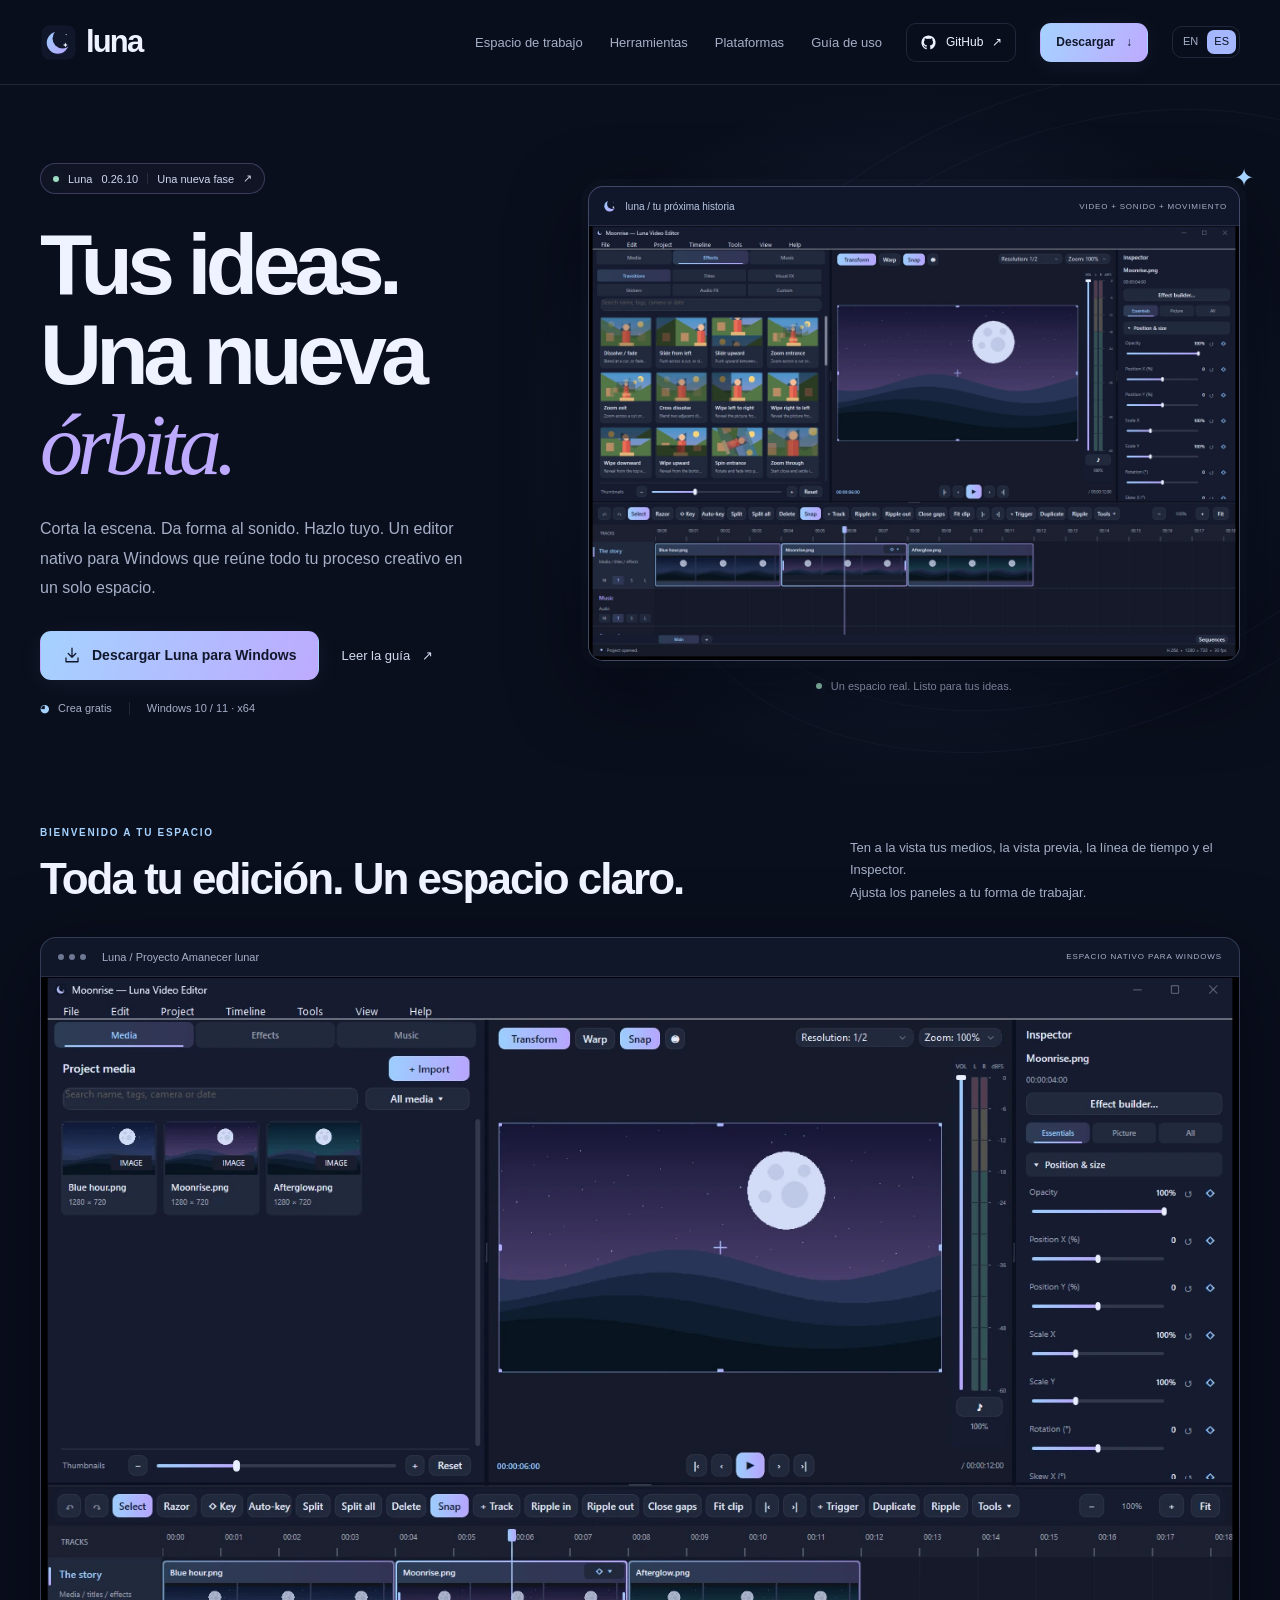
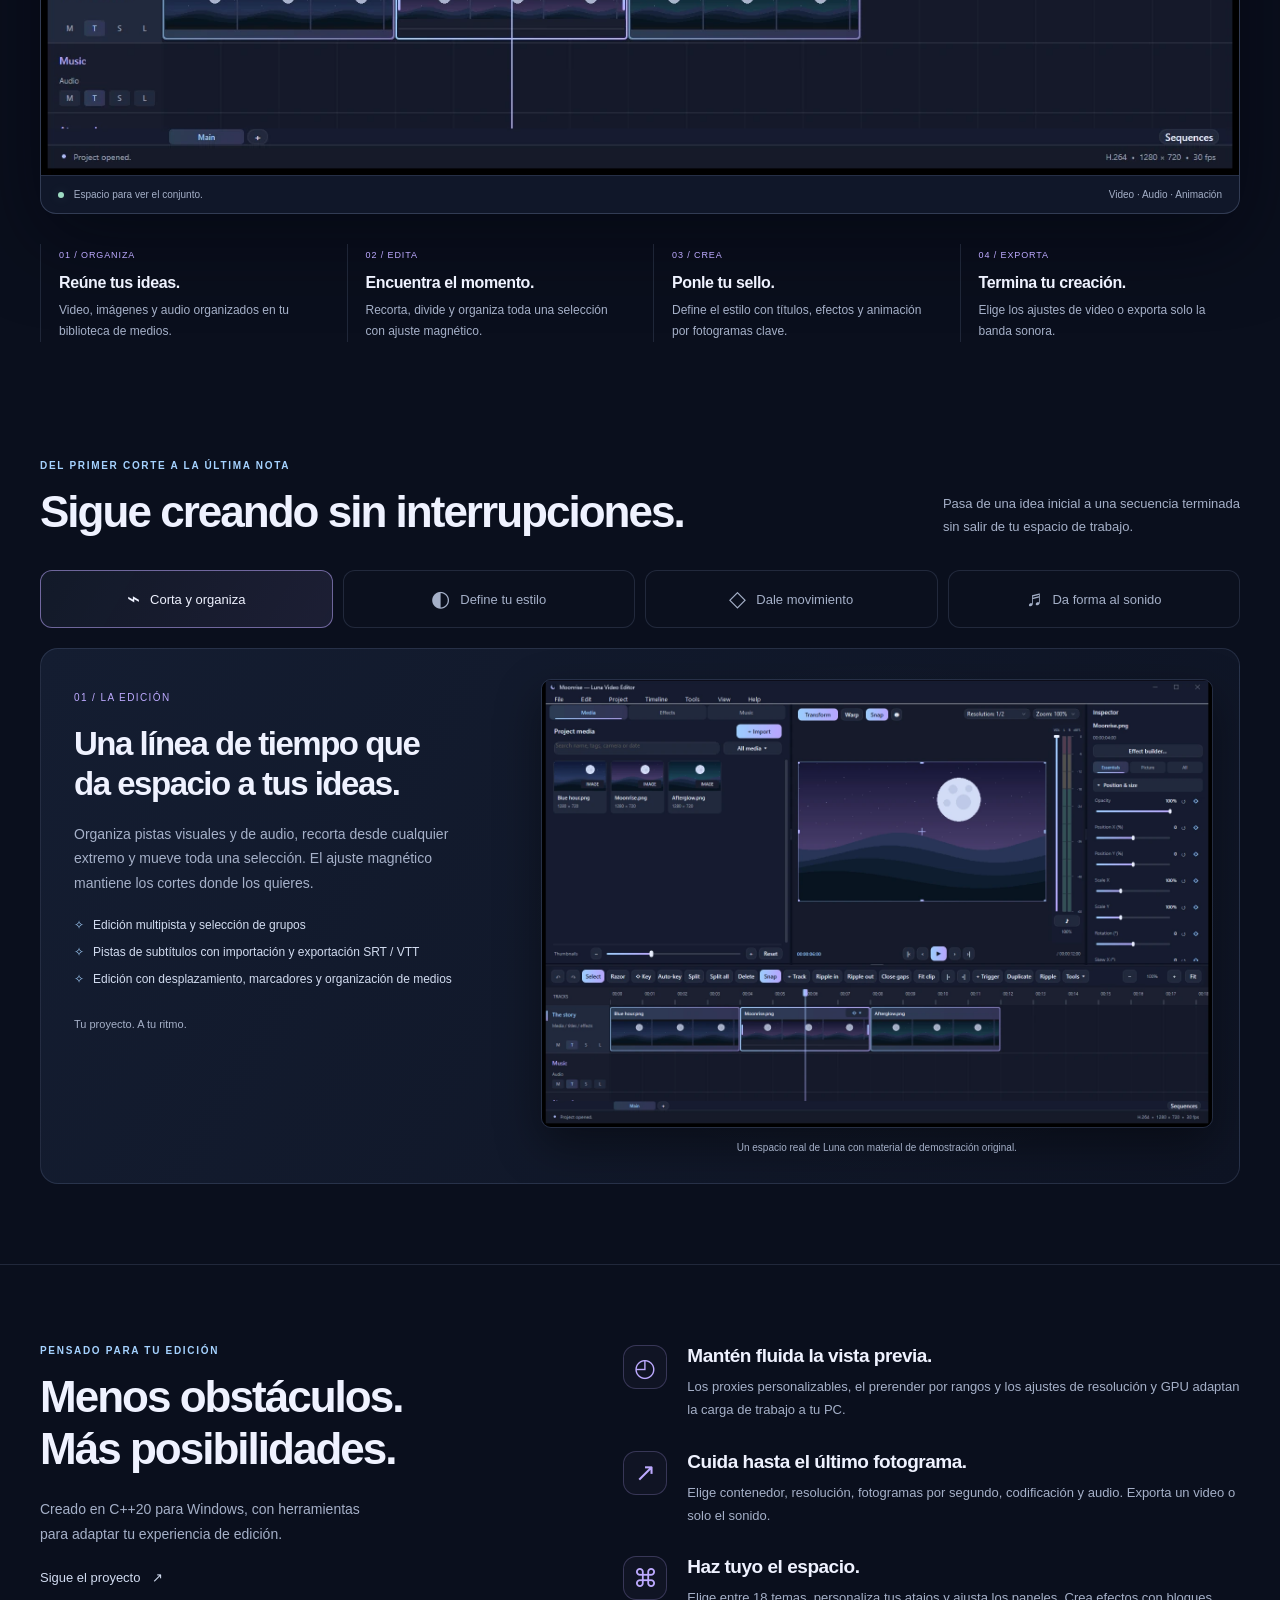
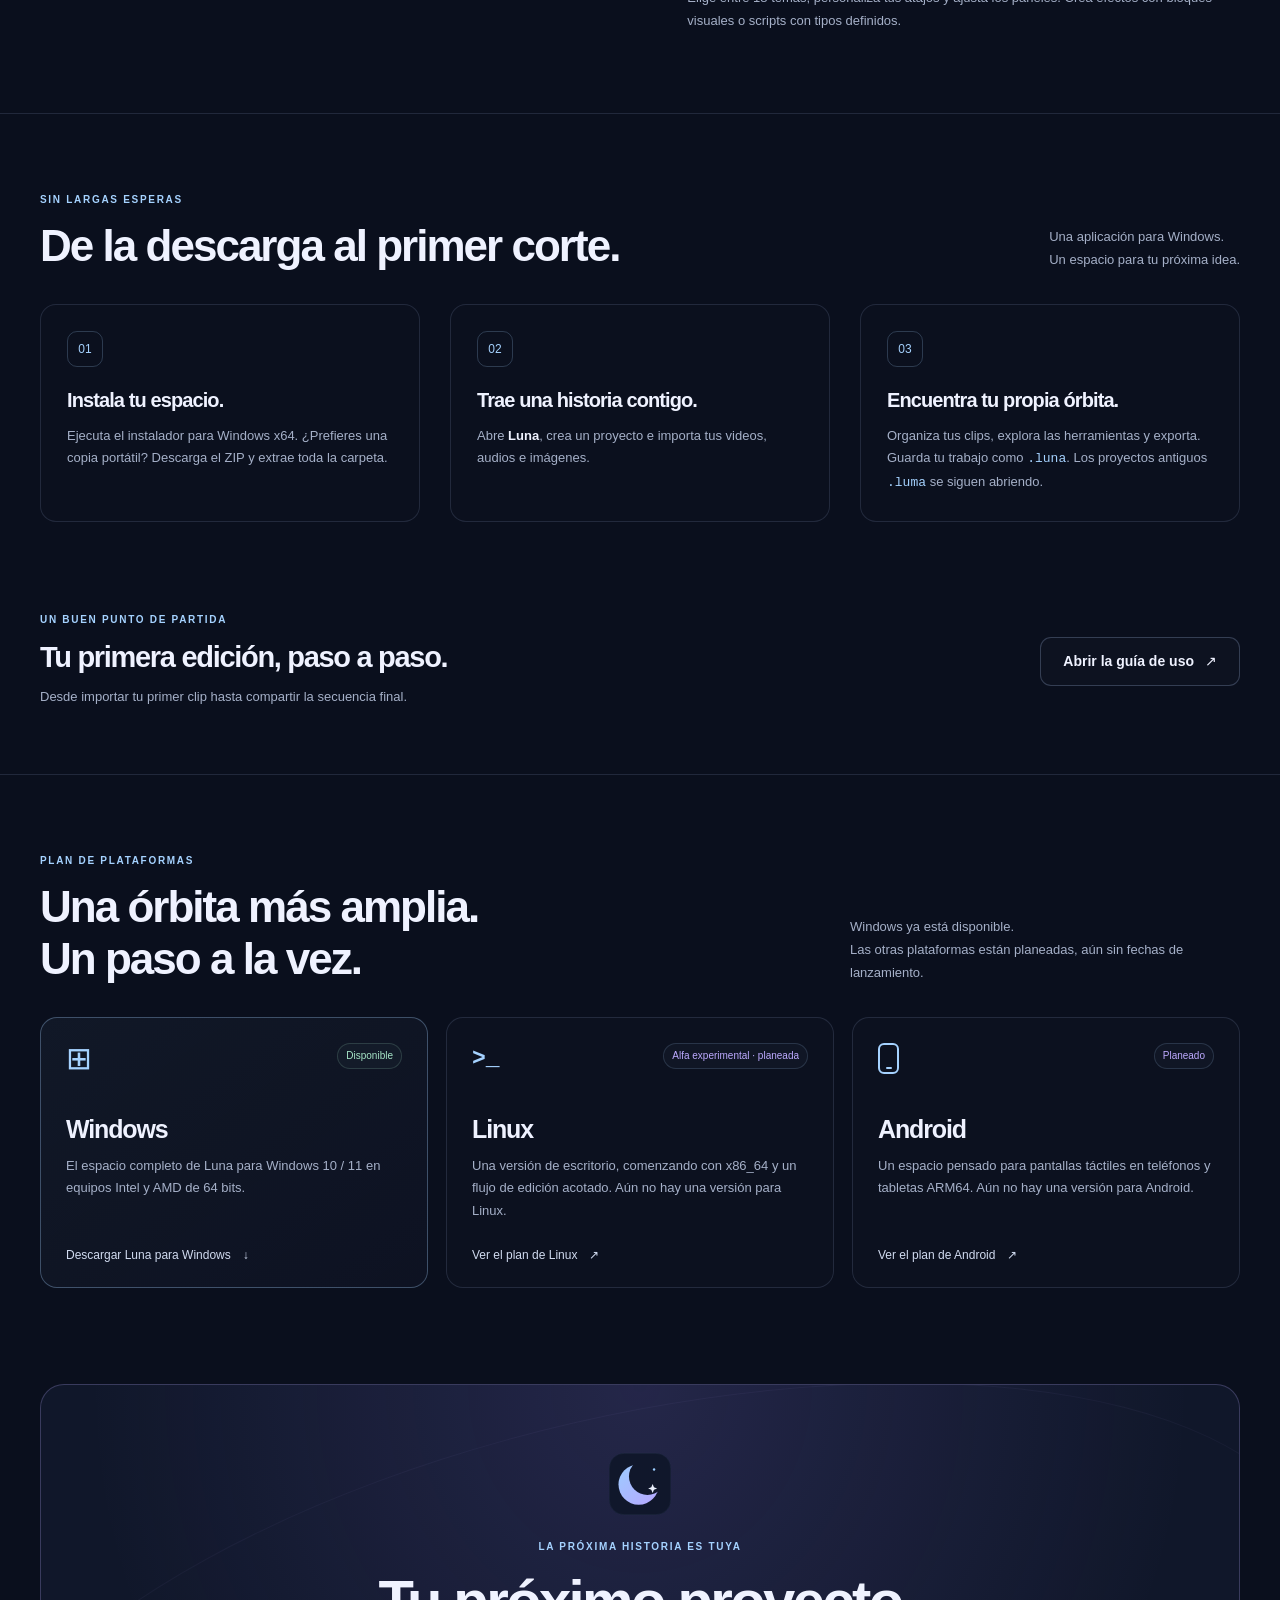
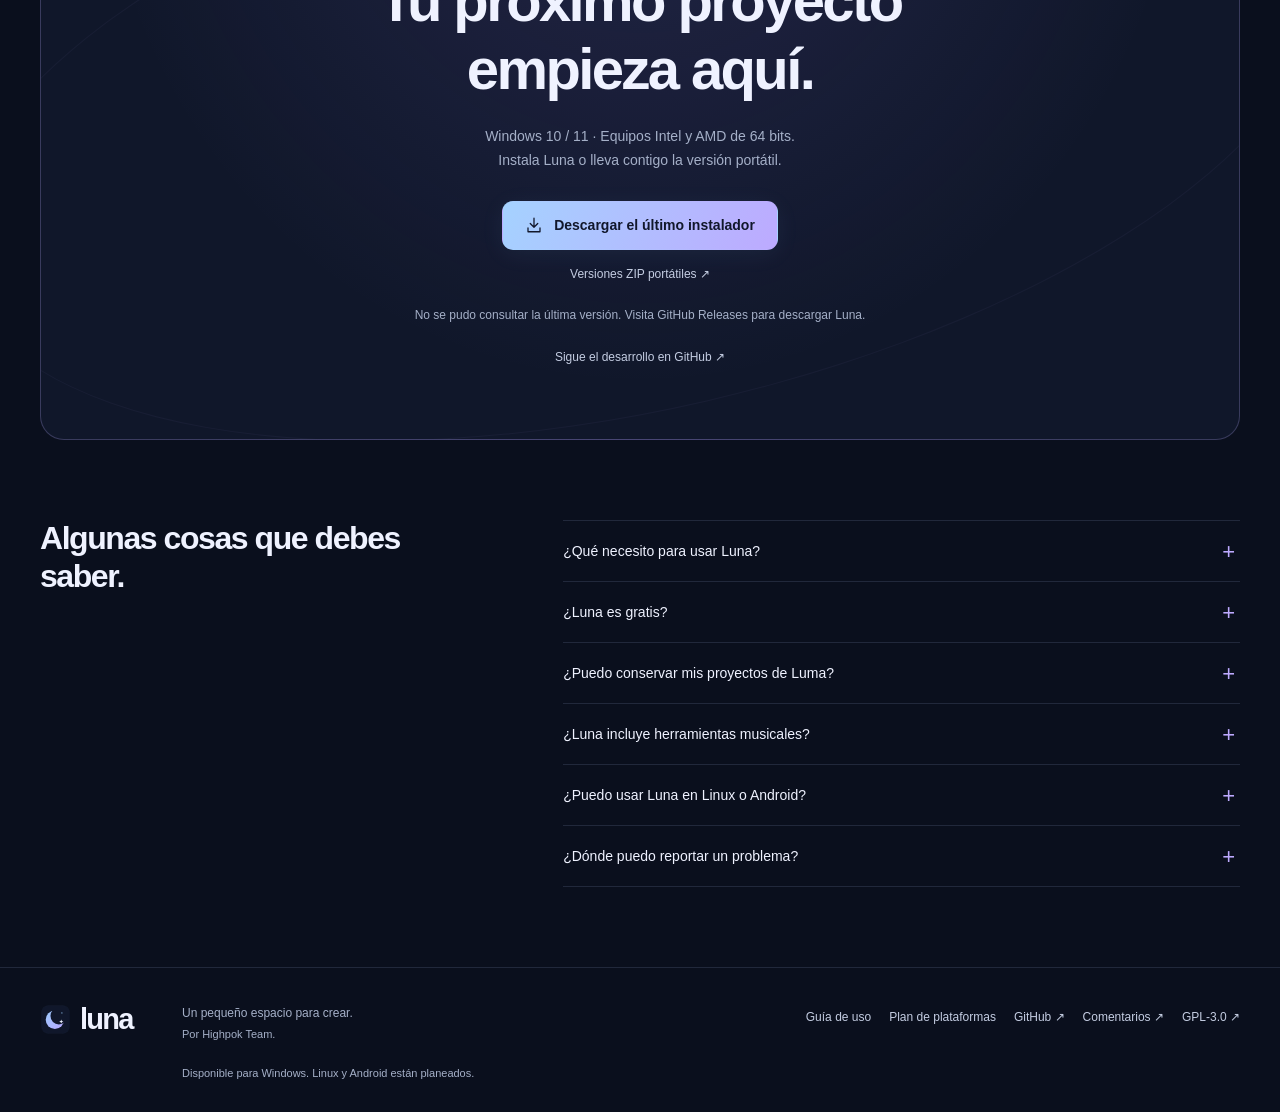
==== commit afcd6349: "Update website branding to Highpok Team" ====
--- a/website/es/index.html
+++ b/website/es/index.html
@@ -46,7 +46,7 @@
         <div class="hero-copy">
           <a class="release-pill" href="https://github.com/BadpigStudios/LunaEditor/releases">
             <span class="status-dot">
-            </span>Luna <span data-version>0.26.9</span>
+            </span>Luna <span data-version>0.26.10</span>
             <span class="pill-divider">
             </span> Una nueva fase <span aria-hidden="true">↗</span>
           </a>
@@ -270,7 +270,7 @@
         <span>luna</span>
       </a>
       <p>Un pequeño espacio para crear.<br>
-        <span>Por Badpig Studios.</span>
+        <span>Por Highpok Team.</span>
       </p>
       <div>
         <a href="user-guide.html">Guía de uso</a>
